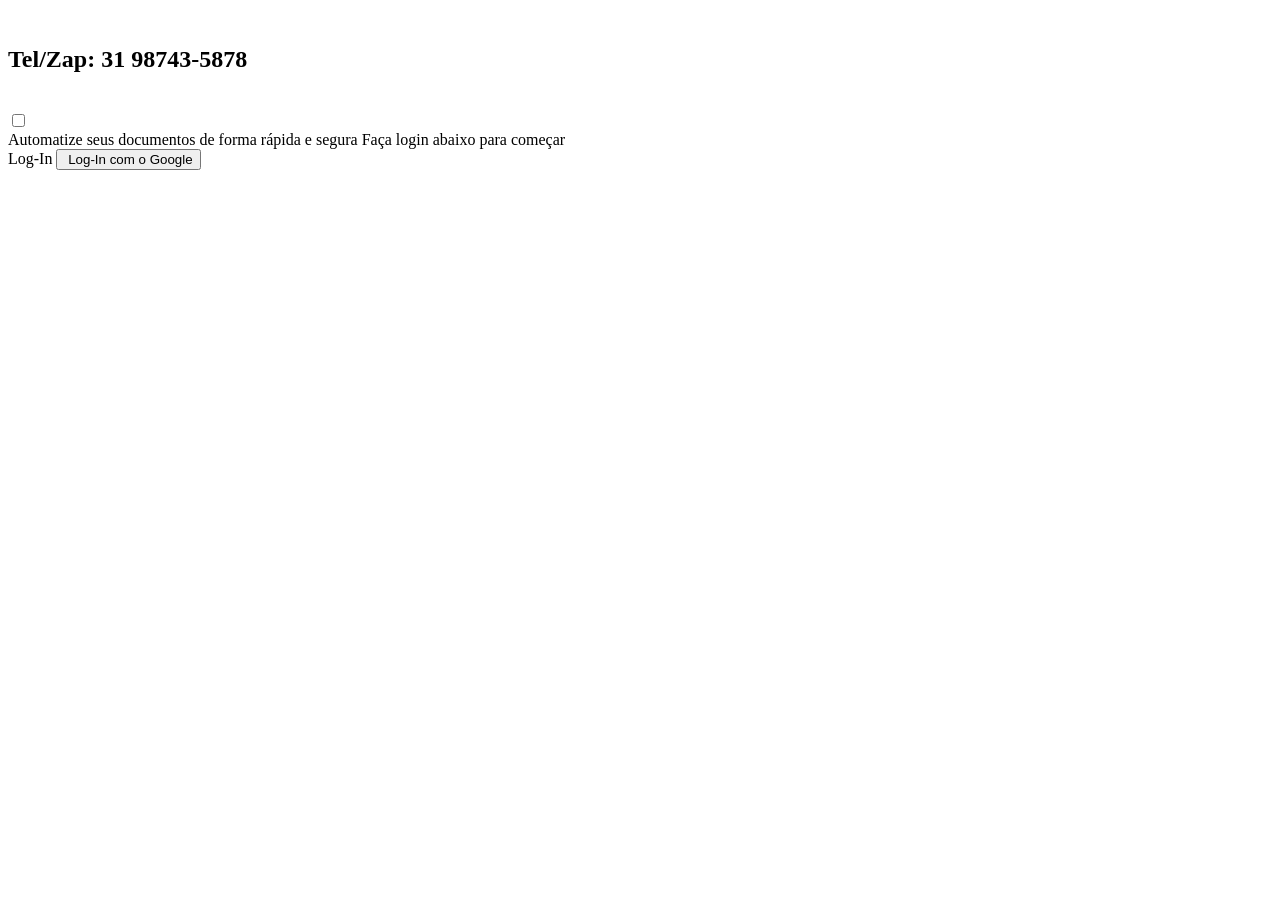
==== GraficaGGS 2/index.html @ c0d3c2a7 "Update index.html" ====
<!DOCTYPE html>
<html>
  <head>
    <title>Login Gráfica GGS</title><br>
    <h2>Tel/Zap: 31 98743-5878</h2>
    <link rel="stylesheet" type="text/css" href="css/style.css" />
    <meta name="viewport" content="width=device-width, initial-scale=1.0" />
    <link rel="preconnect" href="https://fonts.googleapis.com">
    <link rel="preconnect" href="https://fonts.gstatic.com" crossorigin>
    <link href="https://fonts.googleapis.com/css2?family=Lato:wght@400;700&family=Montserrat:wght@400;700&display=swap" rel="stylesheet">
    <link rel="icon" type="image/png" href="images/favicon.png" />
  </head>
  <body>
    <div class="header">
      <img src="images/logo.png" alt="">
    </div>
    <div class="main">
      <input type="checkbox" id="chk" aria-hidden="true" />

      <div class="signup">
        <label>Automatize seus documentos de forma rápida e segura</label>
        <span>Faça login abaixo para começar</span>
      </div>

      <div class="login">
        <label for="chk" id="space"></label>
        <label for="chk" id="logintxt" aria-hidden="true">Log-In</label>
        <button type="button" id="loginbtn">
          <img src="images/google.png" alt="">
          <span>Log-In com o Google</span>
        </button>
      </div>
    </div>
  </body>
  <script type="module" src="https://www.gstatic.com/firebasejs/10.8.0/firebase-app.js"></script>
  <script type="module" src="https://www.gstatic.com/firebasejs/10.8.0/firebase-auth.js"></script>
  <script src="https://ajax.googleapis.com/ajax/libs/jquery/3.7.1/jquery.min.js"></script>
  <script type="module" src="js/firebase.js"></script>
</html>
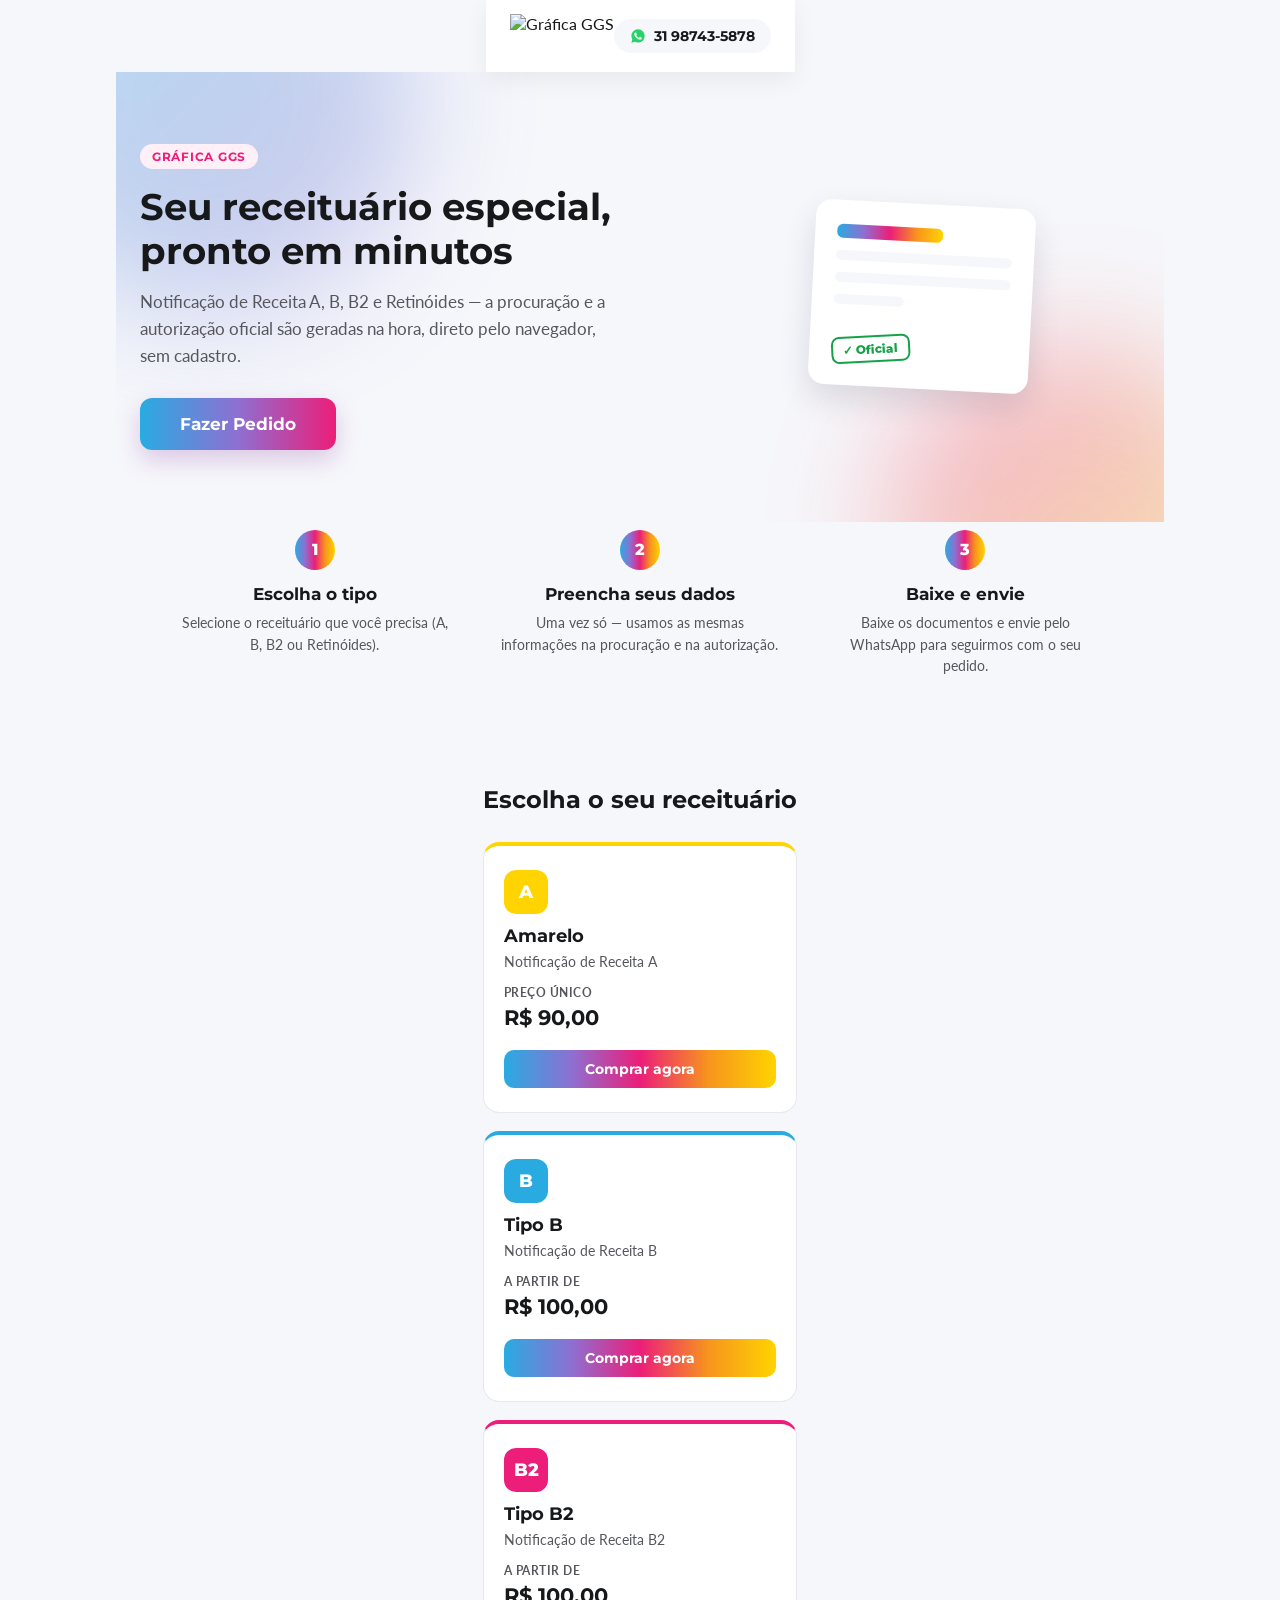
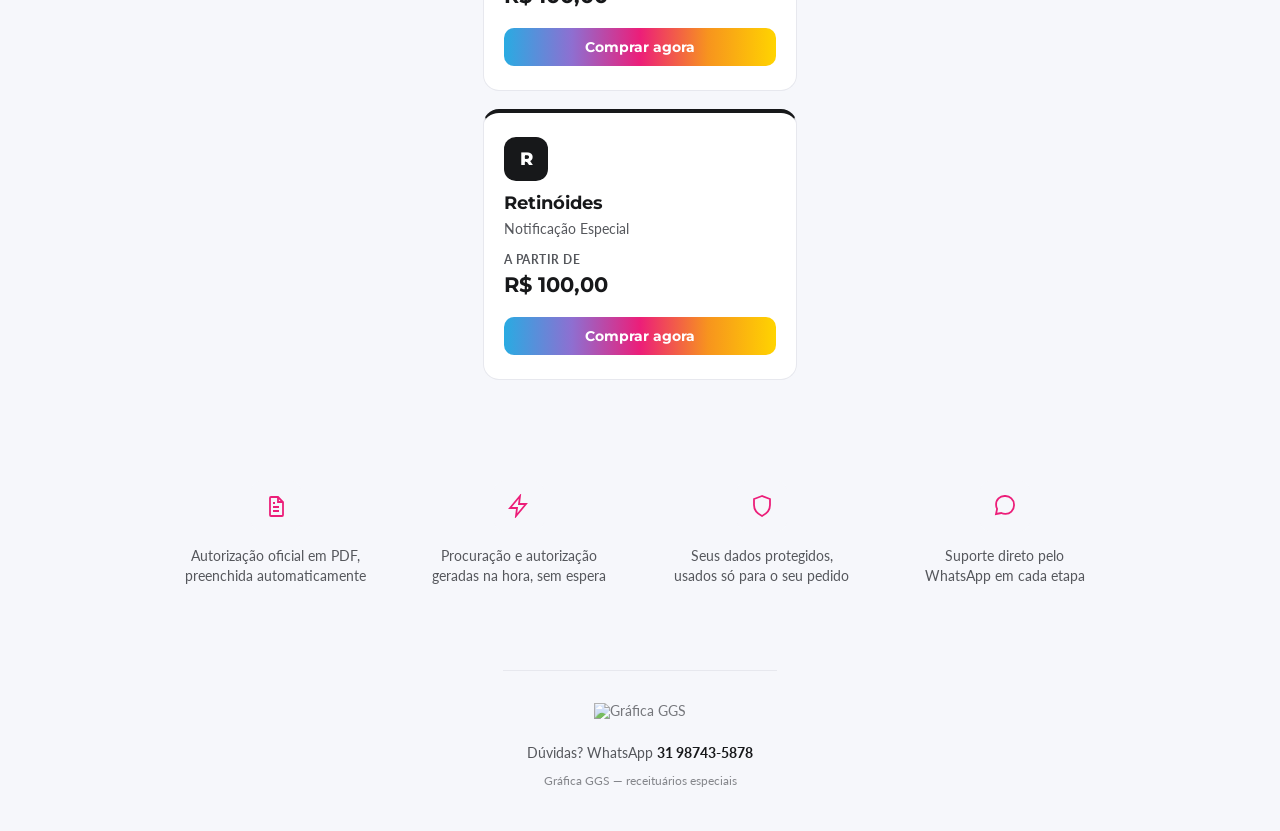
==== commit 42ee778a: "Transforma o site em loja online sem login, sem depender do Storage pago - Remove a exigência de log" ====
--- a/GraficaGGS 2/index.html
+++ b/GraficaGGS 2/index.html
@@ -1,39 +1,127 @@
-<!DOCTYPE html>
-<html>
-  <head>
-    <title>Login Gráfica GGS</title><br>
-    <h2>Tel/Zap: 31 98743-5878</h2>
-    <link rel="stylesheet" type="text/css" href="css/style.css" />
-    <meta name="viewport" content="width=device-width, initial-scale=1.0" />
-    <link rel="preconnect" href="https://fonts.googleapis.com">
-    <link rel="preconnect" href="https://fonts.gstatic.com" crossorigin>
-    <link href="https://fonts.googleapis.com/css2?family=Lato:wght@400;700&family=Montserrat:wght@400;700&display=swap" rel="stylesheet">
-    <link rel="icon" type="image/png" href="images/favicon.png" />
-  </head>
-  <body>
-    <div class="header">
-      <img src="images/logo.png" alt="">
-    </div>
-    <div class="main">
-      <input type="checkbox" id="chk" aria-hidden="true" />
-
-      <div class="signup">
-        <label>Automatize seus documentos de forma rápida e segura</label>
-        <span>Faça login abaixo para começar</span>
-      </div>
-
-      <div class="login">
-        <label for="chk" id="space"></label>
-        <label for="chk" id="logintxt" aria-hidden="true">Log-In</label>
-        <button type="button" id="loginbtn">
-          <img src="images/google.png" alt="">
-          <span>Log-In com o Google</span>
-        </button>
-      </div>
-    </div>
-  </body>
-  <script type="module" src="https://www.gstatic.com/firebasejs/10.8.0/firebase-app.js"></script>
-  <script type="module" src="https://www.gstatic.com/firebasejs/10.8.0/firebase-auth.js"></script>
-  <script src="https://ajax.googleapis.com/ajax/libs/jquery/3.7.1/jquery.min.js"></script>
-  <script type="module" src="js/firebase.js"></script>
-</html>
+<!DOCTYPE html>
+<html>
+  <head>
+    <meta charset="utf-8" />
+    <title>Gráfica GGS — Receituários Especiais</title>
+    <meta name="viewport" content="width=device-width, initial-scale=1.0" />
+    <link rel="preconnect" href="https://fonts.googleapis.com">
+    <link rel="preconnect" href="https://fonts.gstatic.com" crossorigin>
+    <link href="https://fonts.googleapis.com/css2?family=Lato:wght@400;700&family=Montserrat:wght@400;700;800&display=swap" rel="stylesheet">
+    <link rel="icon" type="image/png" href="images/favicon.png" />
+    <link rel="stylesheet" href="css/main.css" />
+    <link rel="stylesheet" href="css/store.css" />
+    <link rel="manifest" href="manifest.json">
+  </head>
+  <body>
+    <header class="storeTopbar">
+      <img src="images/logo.png" alt="Gráfica GGS" class="storeTopbar__logo" />
+      <a class="storeTopbar__whats" href="https://wa.me/5531987435878" target="_blank">
+        <svg width="16" height="16" viewBox="0 0 24 24" fill="currentColor"><path d="M12.04 2C6.58 2 2.13 6.45 2.13 11.91c0 1.75.46 3.45 1.32 4.95L2.05 22l5.25-1.38c1.45.79 3.08 1.21 4.74 1.21h.01c5.46 0 9.9-4.45 9.9-9.91C21.96 6.45 17.5 2 12.04 2zm5.8 14.13c-.24.68-1.4 1.3-1.93 1.38-.5.08-1.12.11-1.8-.11-.42-.13-.96-.31-1.65-.6-2.9-1.25-4.79-4.17-4.94-4.36-.14-.2-1.18-1.57-1.18-3 0-1.42.75-2.12 1.01-2.41.27-.29.58-.36.78-.36h.55c.18 0 .42-.07.65.5.24.58.81 2 .88 2.14.07.14.11.31.02.5-.09.19-.14.31-.27.47-.14.16-.29.36-.41.48-.14.13-.28.28-.12.55.16.27.71 1.17 1.53 1.89 1.05.94 1.94 1.23 2.21 1.37.27.13.43.11.59-.07.16-.18.68-.79.86-1.06.18-.27.36-.22.6-.13.24.09 1.53.72 1.79.85.27.13.44.2.5.31.07.11.07.63-.17 1.3z"/></svg>
+        31 98743-5878
+      </a>
+    </header>
+
+    <section class="storeHero">
+      <div class="storeHero__blob storeHero__blob--1"></div>
+      <div class="storeHero__blob storeHero__blob--2"></div>
+      <div class="storeHero__inner">
+        <div class="storeHero__text">
+          <span class="storeHero__eyebrow">Gráfica GGS</span>
+          <h1>Seu receituário especial, pronto em minutos</h1>
+          <p>Notificação de Receita A, B, B2 e Retinóides — a procuração e a autorização oficial são geradas na hora, direto pelo navegador, sem cadastro.</p>
+          <a href="Formulario.html" class="btn-primary storeHero__cta">Fazer Pedido</a>
+        </div>
+        <div class="storeHero__visual" aria-hidden="true">
+          <div class="storeHero__doc">
+            <div class="storeHero__docLine storeHero__docLine--title"></div>
+            <div class="storeHero__docLine"></div>
+            <div class="storeHero__docLine"></div>
+            <div class="storeHero__docLine storeHero__docLine--short"></div>
+            <div class="storeHero__docStamp">✓ Oficial</div>
+          </div>
+        </div>
+      </div>
+    </section>
+
+    <section class="storeSteps">
+      <div class="storeStep">
+        <span class="storeStep__num">1</span>
+        <h3>Escolha o tipo</h3>
+        <p>Selecione o receituário que você precisa (A, B, B2 ou Retinóides).</p>
+      </div>
+      <div class="storeStep">
+        <span class="storeStep__num">2</span>
+        <h3>Preencha seus dados</h3>
+        <p>Uma vez só — usamos as mesmas informações na procuração e na autorização.</p>
+      </div>
+      <div class="storeStep">
+        <span class="storeStep__num">3</span>
+        <h3>Baixe e envie</h3>
+        <p>Baixe os documentos e envie pelo WhatsApp para seguirmos com o seu pedido.</p>
+      </div>
+    </section>
+
+    <section class="storeProducts">
+      <h2>Escolha o seu receituário</h2>
+      <div class="storeGrid">
+        <a class="storeCard" href="Formulario.html?tipo=tipo_amarelo" style="--accent: var(--color-yellow)">
+          <span class="storeCard__badge">A</span>
+          <h3>Amarelo</h3>
+          <p>Notificação de Receita A</p>
+          <span class="storeCard__priceLabel">Preço único</span>
+          <strong>R$ 90,00</strong>
+          <span class="storeCard__cta">Comprar agora</span>
+        </a>
+        <a class="storeCard" href="Formulario.html?tipo=tipo_b" style="--accent: var(--color-blue)">
+          <span class="storeCard__badge">B</span>
+          <h3>Tipo B</h3>
+          <p>Notificação de Receita B</p>
+          <span class="storeCard__priceLabel">A partir de</span>
+          <strong>R$ 100,00</strong>
+          <span class="storeCard__cta">Comprar agora</span>
+        </a>
+        <a class="storeCard" href="Formulario.html?tipo=tipo_b2" style="--accent: var(--color-pink)">
+          <span class="storeCard__badge">B2</span>
+          <h3>Tipo B2</h3>
+          <p>Notificação de Receita B2</p>
+          <span class="storeCard__priceLabel">A partir de</span>
+          <strong>R$ 100,00</strong>
+          <span class="storeCard__cta">Comprar agora</span>
+        </a>
+        <a class="storeCard" href="Formulario.html?tipo=retinoides" style="--accent: var(--color-ink)">
+          <span class="storeCard__badge">R</span>
+          <h3>Retinóides</h3>
+          <p>Notificação Especial</p>
+          <span class="storeCard__priceLabel">A partir de</span>
+          <strong>R$ 100,00</strong>
+          <span class="storeCard__cta">Comprar agora</span>
+        </a>
+      </div>
+    </section>
+
+    <section class="storeBenefits">
+      <div>
+        <span class="storeBenefits__icon"><svg viewBox="0 0 24 24" fill="none" stroke="currentColor" stroke-width="1.8"><path d="M7 3h7l5 5v13a1 1 0 0 1-1 1H7a1 1 0 0 1-1-1V4a1 1 0 0 1 1-1z"/><path d="M14 3v5h5"/><path d="M9 13h6M9 17h6M9 9h2"/></svg></span>
+        <p>Autorização oficial em PDF, preenchida automaticamente</p>
+      </div>
+      <div>
+        <span class="storeBenefits__icon"><svg viewBox="0 0 24 24" fill="none" stroke="currentColor" stroke-width="1.8"><path d="M13 2 3 14h7l-1 8 10-12h-7l1-8z"/></svg></span>
+        <p>Procuração e autorização geradas na hora, sem espera</p>
+      </div>
+      <div>
+        <span class="storeBenefits__icon"><svg viewBox="0 0 24 24" fill="none" stroke="currentColor" stroke-width="1.8"><path d="M12 2 4 5v6c0 5 3.4 8.7 8 11 4.6-2.3 8-6 8-11V5l-8-3z"/></svg></span>
+        <p>Seus dados protegidos, usados só para o seu pedido</p>
+      </div>
+      <div>
+        <span class="storeBenefits__icon"><svg viewBox="0 0 24 24" fill="none" stroke="currentColor" stroke-width="1.8"><path d="M21 11.5a8.4 8.4 0 0 1-8.9 8.4 8.6 8.6 0 0 1-3.8-.9L3 20l1.1-5.1a8.4 8.4 0 0 1-1-4A8.4 8.4 0 0 1 12 2a8.5 8.5 0 0 1 9 8.5z"/></svg></span>
+        <p>Suporte direto pelo WhatsApp em cada etapa</p>
+      </div>
+    </section>
+
+    <footer class="storeFooter">
+      <img src="images/logo.png" alt="Gráfica GGS" class="storeFooter__logo" />
+      <p>Dúvidas? WhatsApp <b>31 98743-5878</b></p>
+      <p class="storeFooter__fine">Gráfica GGS — receituários especiais</p>
+    </footer>
+  </body>
+</html>
--- a/GraficaGGS 2/css/main.css
+++ b/GraficaGGS 2/css/main.css
@@ -0,0 +1,492 @@
+/* ======= Design tokens (cores extraídas do logo da Gráfica GGS) ======= */
+:root {
+  --color-blue: #29abe2;
+  --color-purple: #8e6fd1;
+  --color-pink: #ec1e79;
+  --color-orange: #f7941e;
+  --color-yellow: #ffd400;
+  --color-ink: #17181a;
+  --color-ink-soft: #55575c;
+  --color-bg: #f6f7fb;
+  --color-card: #ffffff;
+  --color-border: #e7e8ee;
+  --gradient-brand: linear-gradient(90deg, var(--color-blue), var(--color-purple), var(--color-pink), var(--color-orange), var(--color-yellow));
+  --shadow-card: 0 8px 24px rgba(20, 20, 40, 0.06);
+  --shadow-card-hover: 0 14px 32px rgba(20, 20, 40, 0.12);
+  --radius: 16px;
+}
+
+/* ======= Reset & Global Styles ======= */
+* { box-sizing: border-box; }
+
+body {
+  font-family: 'Lato', sans-serif;
+  color: var(--color-ink);
+  margin: 0;
+  padding: 0 0 40px;
+  background-color: var(--color-bg);
+  display: flex;
+  flex-direction: column;
+  align-items: center;
+}
+
+h1, h2, h3, h4, h5, h6 {
+  font-family: 'Montserrat', sans-serif;
+  font-weight: 700;
+  color: var(--color-ink);
+}
+
+/* ======= Main Layout ======= */
+.row {
+  display: flex;
+  flex-direction: column;
+  gap: 24px;
+  width: 100%;
+  max-width: 900px;
+  padding: 0 20px;
+  margin-top: 24px;
+}
+
+.conatiner { /* Typo in original HTML, should be container */
+  display: flex;
+  flex-direction: column;
+  gap: 24px;
+}
+
+/* ======= Header ======= */
+.header {
+  width: 100%;
+  display: flex;
+  justify-content: center;
+  align-items: center;
+  padding: 18px 0;
+  background: var(--color-card);
+  position: relative;
+  box-shadow: var(--shadow-card);
+}
+
+.header::after {
+  content: "";
+  position: absolute;
+  left: 0; right: 0; bottom: 0;
+  height: 3px;
+  background: var(--gradient-brand);
+}
+
+.header img {
+  width: 160px;
+  height: auto;
+}
+
+.user {
+  position: absolute;
+  top: 50%;
+  right: 24px;
+  transform: translateY(-50%);
+  display: flex;
+  align-items: center;
+  gap: 12px;
+}
+
+.user #message, .user b {
+    font-size: 0.95em;
+    color: var(--color-ink-soft);
+}
+
+.user img#pic {
+  width: 42px;
+  height: 42px;
+  border-radius: 50%;
+  border: 2px solid var(--color-pink);
+}
+
+/* ======= Card Style ======= */
+form, .results, #avisos {
+  background: var(--color-card);
+  border-radius: var(--radius);
+  padding: 28px;
+  box-sizing: border-box;
+  box-shadow: var(--shadow-card);
+  border: 1px solid var(--color-border);
+}
+
+/* ======= Form Specifics ======= */
+form h1 {
+  text-align: center;
+  margin: 0 0 24px;
+  font-size: 1.7em;
+}
+
+fieldset {
+  border: none;
+  padding: 0;
+  margin: 0 0 24px 0;
+}
+
+legend {
+  font-family: 'Montserrat', sans-serif;
+  font-weight: 700;
+  font-size: 1.1em;
+  color: var(--color-ink);
+  margin-bottom: 16px;
+  width: 100%;
+  padding-bottom: 8px;
+}
+
+.form-group {
+    display: grid;
+    grid-template-columns: 1fr 1fr;
+    gap: 20px;
+}
+
+#pjFields {
+    display: none; /* Keep it hidden by default */
+}
+
+.input-group {
+    display: flex;
+    flex-direction: column;
+}
+
+label {
+  font-weight: 700;
+  margin-bottom: 8px;
+  font-size: 0.85em;
+  color: var(--color-ink-soft);
+}
+
+input[type="text"],
+input[type="date"],
+select {
+  width: 100%;
+  padding: 12px 14px;
+  border: 1.5px solid var(--color-border);
+  border-radius: 10px;
+  box-sizing: border-box;
+  font-size: 1em;
+  font-family: inherit;
+  background: #fbfbfd;
+  transition: border-color 0.2s, box-shadow 0.2s, background 0.2s;
+}
+
+input[type="text"]:focus,
+input[type="date"]:focus,
+select:focus {
+  outline: none;
+  border-color: var(--color-blue);
+  background: #fff;
+  box-shadow: 0 0 0 4px rgba(41, 171, 226, 0.15);
+}
+
+input.error {
+  border-color: var(--color-pink);
+  box-shadow: 0 0 0 4px rgba(236, 30, 121, 0.12);
+}
+
+/* ======= Person Type Buttons (pill switch) ======= */
+.personType {
+    display: flex;
+    justify-content: center;
+    gap: 4px;
+    margin-bottom: 28px;
+    background: var(--color-bg);
+    border-radius: 999px;
+    padding: 5px;
+    width: fit-content;
+    margin-left: auto;
+    margin-right: auto;
+}
+
+.personType button {
+    padding: 10px 24px;
+    font-size: 0.95em;
+    font-weight: 700;
+    font-family: 'Montserrat', sans-serif;
+    border-radius: 999px;
+    border: none;
+    background-color: transparent;
+    color: var(--color-ink-soft);
+    cursor: pointer;
+    transition: all 0.25s ease;
+}
+
+.personType button:not(.inactive) {
+    background: var(--color-ink);
+    color: white;
+    box-shadow: 0 4px 10px rgba(0,0,0,0.15);
+}
+
+/* ======= Product cards (tipo de receituário) ======= */
+.productCards {
+  display: grid;
+  grid-template-columns: repeat(auto-fit, minmax(150px, 1fr));
+  gap: 14px;
+}
+
+.productCard {
+  position: relative;
+  display: flex;
+  flex-direction: column;
+  align-items: flex-start;
+  gap: 6px;
+  padding: 18px 16px;
+  border-radius: 14px;
+  border: 2px solid var(--color-border);
+  background: #fff;
+  cursor: pointer;
+  transition: transform 0.2s ease, box-shadow 0.2s ease, border-color 0.2s ease;
+}
+
+.productCard:hover {
+  transform: translateY(-3px);
+  box-shadow: var(--shadow-card-hover);
+}
+
+.productCard input[type="radio"] {
+  position: absolute;
+  opacity: 0;
+  pointer-events: none;
+}
+
+.productCard__badge {
+  width: 36px;
+  height: 36px;
+  border-radius: 10px;
+  display: flex;
+  align-items: center;
+  justify-content: center;
+  font-family: 'Montserrat', sans-serif;
+  font-weight: 800;
+  color: #fff;
+  background: var(--accent, var(--color-ink));
+  font-size: 0.95em;
+}
+
+.productCard__name {
+  font-family: 'Montserrat', sans-serif;
+  font-weight: 700;
+  font-size: 1.05em;
+}
+
+.productCard__desc {
+  font-size: 0.8em;
+  color: var(--color-ink-soft);
+  line-height: 1.3;
+}
+
+.productCard__price {
+  margin-top: auto;
+  padding-top: 8px;
+  font-family: 'Montserrat', sans-serif;
+  font-weight: 800;
+  font-size: 1.05em;
+  color: var(--color-ink);
+}
+
+.productCard.selected {
+  border-color: transparent;
+  background:
+    linear-gradient(#fff, #fff) padding-box,
+    var(--gradient-brand) border-box;
+  box-shadow: var(--shadow-card-hover);
+}
+
+.productCard.selected::after {
+  content: "✓";
+  position: absolute;
+  top: 10px;
+  right: 10px;
+  width: 20px;
+  height: 20px;
+  border-radius: 50%;
+  background: var(--gradient-brand);
+  color: #fff;
+  font-size: 0.7em;
+  display: flex;
+  align-items: center;
+  justify-content: center;
+  font-weight: 700;
+}
+
+.qtyRow {
+  display: flex;
+  align-items: center;
+  gap: 14px;
+  margin-top: 18px;
+}
+
+.qtyRow label {
+  margin: 0;
+}
+
+.qtyRow select {
+  width: auto;
+  min-width: 90px;
+}
+
+.totalRow {
+  display: flex;
+  align-items: center;
+  justify-content: space-between;
+  margin-top: 18px;
+  padding: 16px 20px;
+  border-radius: 14px;
+  background: var(--color-ink);
+  color: #fff;
+}
+
+.totalRow span {
+  font-family: 'Montserrat', sans-serif;
+  font-weight: 700;
+  letter-spacing: 0.02em;
+  text-transform: uppercase;
+  font-size: 0.8em;
+  opacity: 0.75;
+}
+
+.totalRow strong {
+  font-family: 'Montserrat', sans-serif;
+  font-weight: 800;
+  font-size: 1.4em;
+  background: var(--gradient-brand);
+  -webkit-background-clip: text;
+  background-clip: text;
+  color: transparent;
+}
+
+/* ======= Main Action Button ======= */
+#generateDoc, .btn-primary {
+  background: var(--gradient-brand);
+  background-size: 200% 100%;
+  color: white;
+  font-family: 'Montserrat', sans-serif;
+  font-size: 1.05em;
+  font-weight: 700;
+  cursor: pointer;
+  border: none;
+  padding: 16px;
+  border-radius: 12px;
+  width: 100%;
+  box-shadow: 0 10px 24px rgba(140, 60, 160, 0.25);
+  transition: background-position 0.4s ease, transform 0.15s ease;
+}
+
+#generateDoc:hover, .btn-primary:hover {
+  background-position: 100% 0;
+  transform: translateY(-1px);
+}
+
+.btn-secondary {
+  background: #fff;
+  color: var(--color-ink);
+  font-family: 'Montserrat', sans-serif;
+  font-weight: 700;
+  border: 1.5px solid var(--color-border);
+  padding: 14px 16px;
+  border-radius: 12px;
+  cursor: pointer;
+  transition: border-color 0.2s ease, background 0.2s ease;
+}
+
+.btn-secondary:hover {
+  border-color: var(--color-ink);
+  background: var(--color-bg);
+}
+
+/* ======= Notices ======= */
+#avisos {
+  border-left: none;
+  position: relative;
+  overflow: hidden;
+}
+
+#avisos::before {
+  content: "";
+  position: absolute;
+  left: 0; top: 0; bottom: 0;
+  width: 4px;
+  background: var(--gradient-brand);
+}
+
+#avisos h2 {
+    margin-top: 0;
+    font-size: 1.1em;
+}
+
+/* ======= Results ======= */
+.results {
+  text-align: center;
+  display: flex;
+  flex-direction: column;
+  gap: 20px;
+}
+
+.result {
+  padding-bottom: 4px;
+}
+
+.result img {
+    border: 1px solid var(--color-border);
+    border-radius: 12px;
+    padding: 5px;
+    margin-bottom: 15px;
+    max-width: 100%;
+}
+
+.result button {
+    width: auto;
+    padding: 12px 28px;
+}
+
+#solicitacaoResult {
+  text-align: left;
+}
+
+#solicitacaoResult h2 {
+  text-align: center;
+}
+
+.statusBadge {
+  display: inline-block;
+  padding: 4px 12px;
+  border-radius: 999px;
+  background: var(--color-bg);
+  font-weight: 700;
+  font-size: 0.85em;
+}
+
+.actionsRow {
+  display: flex;
+  flex-wrap: wrap;
+  gap: 10px;
+  margin-top: 8px;
+}
+
+.actionsRow > * { flex: 1 1 200px; }
+
+/* ======= Utility & Hidden ======= */
+.hidden {
+  display: none !important;
+}
+
+/* ======= Responsiveness ======= */
+@media screen and (max-width: 768px) {
+  .form-group {
+    grid-template-columns: 1fr;
+  }
+
+  .header {
+      padding: 14px 0;
+  }
+
+  .header img { width: 120px; }
+
+  .user {
+      position: static;
+      transform: none;
+      justify-content: center;
+      margin-top: 10px;
+  }
+
+  .row { margin-top: 14px; }
+}
--- a/GraficaGGS 2/css/store.css
+++ b/GraficaGGS 2/css/store.css
@@ -0,0 +1,351 @@
+/* Estilos da vitrine (index.html) — usa as variáveis definidas em main.css */
+
+body { padding-bottom: 0; overflow-x: hidden; }
+
+.storeTopbar {
+  display: flex;
+  align-items: center;
+  justify-content: space-between;
+  padding: 14px 24px;
+  background: #fff;
+  box-shadow: var(--shadow-card);
+  position: sticky;
+  top: 0;
+  z-index: 10;
+}
+
+.storeTopbar__logo { height: 44px; }
+
+.storeTopbar__whats {
+  display: flex;
+  align-items: center;
+  gap: 8px;
+  font-family: 'Montserrat', sans-serif;
+  font-weight: 700;
+  font-size: 0.9em;
+  color: var(--color-ink);
+  text-decoration: none;
+  padding: 8px 16px;
+  border-radius: 999px;
+  background: var(--color-bg);
+  transition: background 0.2s ease;
+}
+
+.storeTopbar__whats:hover { background: #e9ecf5; }
+.storeTopbar__whats svg { color: #25D366; flex-shrink: 0; }
+
+/* ======= Hero ======= */
+.storeHero {
+  position: relative;
+  overflow: hidden;
+  padding: 72px 24px;
+}
+
+.storeHero__blob {
+  position: absolute;
+  border-radius: 50%;
+  filter: blur(60px);
+  opacity: 0.35;
+  z-index: 0;
+}
+
+.storeHero__blob--1 {
+  width: 420px; height: 420px;
+  top: -180px; left: -120px;
+  background: linear-gradient(135deg, var(--color-blue), var(--color-purple));
+}
+
+.storeHero__blob--2 {
+  width: 380px; height: 380px;
+  bottom: -200px; right: -100px;
+  background: linear-gradient(135deg, var(--color-pink), var(--color-yellow));
+}
+
+.storeHero__inner {
+  position: relative;
+  z-index: 1;
+  max-width: 1000px;
+  margin: 0 auto;
+  display: grid;
+  grid-template-columns: 1.2fr 1fr;
+  gap: 40px;
+  align-items: center;
+}
+
+.storeHero__eyebrow {
+  display: inline-block;
+  font-family: 'Montserrat', sans-serif;
+  font-weight: 700;
+  font-size: 0.78em;
+  letter-spacing: 0.06em;
+  text-transform: uppercase;
+  color: var(--color-pink);
+  background: #fff0f7;
+  padding: 5px 12px;
+  border-radius: 999px;
+  margin-bottom: 16px;
+}
+
+.storeHero__text h1 {
+  font-size: 2.3em;
+  margin: 0 0 16px;
+  line-height: 1.2;
+}
+
+.storeHero__text p {
+  color: var(--color-ink-soft);
+  font-size: 1.05em;
+  line-height: 1.6;
+  margin: 0 0 28px;
+  max-width: 480px;
+}
+
+.storeHero__cta {
+  display: inline-block;
+  width: auto;
+  padding: 16px 40px;
+  text-decoration: none;
+}
+
+.storeHero__visual {
+  display: flex;
+  justify-content: center;
+}
+
+.storeHero__doc {
+  width: 220px;
+  background: #fff;
+  border-radius: 16px;
+  box-shadow: var(--shadow-card-hover);
+  padding: 24px 22px;
+  transform: rotate(3deg);
+  position: relative;
+}
+
+.storeHero__docLine {
+  height: 10px;
+  border-radius: 6px;
+  background: var(--color-bg);
+  margin-bottom: 12px;
+}
+
+.storeHero__docLine--title {
+  width: 60%;
+  height: 14px;
+  background: var(--gradient-brand);
+}
+
+.storeHero__docLine--short { width: 40%; }
+
+.storeHero__docStamp {
+  margin-top: 18px;
+  display: inline-block;
+  font-family: 'Montserrat', sans-serif;
+  font-weight: 800;
+  font-size: 0.75em;
+  color: #17a24a;
+  border: 2px solid #17a24a;
+  border-radius: 8px;
+  padding: 4px 10px;
+  transform: rotate(-6deg);
+}
+
+/* ======= Como funciona ======= */
+.storeSteps {
+  max-width: 1000px;
+  margin: 0 auto;
+  padding: 8px 24px 56px;
+  display: grid;
+  grid-template-columns: repeat(auto-fit, minmax(220px, 1fr));
+  gap: 24px;
+}
+
+.storeStep {
+  text-align: center;
+  padding: 0 12px;
+}
+
+.storeStep__num {
+  display: inline-flex;
+  align-items: center;
+  justify-content: center;
+  width: 40px;
+  height: 40px;
+  border-radius: 50%;
+  background: var(--gradient-brand);
+  color: #fff;
+  font-family: 'Montserrat', sans-serif;
+  font-weight: 800;
+  margin-bottom: 14px;
+}
+
+.storeStep h3 {
+  margin: 0 0 8px;
+  font-size: 1.05em;
+}
+
+.storeStep p {
+  margin: 0;
+  color: var(--color-ink-soft);
+  font-size: 0.9em;
+  line-height: 1.5;
+}
+
+/* ======= Products ======= */
+.storeProducts {
+  max-width: 1000px;
+  margin: 0 auto;
+  padding: 32px 24px 56px;
+}
+
+.storeProducts h2 {
+  text-align: center;
+  margin-bottom: 28px;
+}
+
+.storeGrid {
+  display: grid;
+  grid-template-columns: repeat(auto-fit, minmax(200px, 1fr));
+  gap: 18px;
+}
+
+.storeCard {
+  display: flex;
+  flex-direction: column;
+  align-items: flex-start;
+  gap: 6px;
+  background: #fff;
+  border: 1.5px solid var(--color-border);
+  border-top: 4px solid var(--accent, var(--color-ink));
+  border-radius: 16px;
+  padding: 24px 20px;
+  text-decoration: none;
+  color: inherit;
+  transition: transform 0.2s ease, box-shadow 0.2s ease;
+}
+
+.storeCard:hover {
+  transform: translateY(-4px);
+  box-shadow: var(--shadow-card-hover);
+}
+
+.storeCard__badge {
+  width: 44px;
+  height: 44px;
+  border-radius: 12px;
+  background: var(--accent, var(--color-ink));
+  color: #fff;
+  display: flex;
+  align-items: center;
+  justify-content: center;
+  font-family: 'Montserrat', sans-serif;
+  font-weight: 800;
+  font-size: 1.1em;
+  margin-bottom: 4px;
+}
+
+.storeCard h3 {
+  margin: 0;
+  font-size: 1.15em;
+}
+
+.storeCard p {
+  margin: 0;
+  color: var(--color-ink-soft);
+  font-size: 0.9em;
+}
+
+.storeCard__priceLabel {
+  margin-top: 10px;
+  font-size: 0.72em;
+  text-transform: uppercase;
+  letter-spacing: 0.04em;
+  color: var(--color-ink-soft);
+  font-weight: 700;
+}
+
+.storeCard strong {
+  font-family: 'Montserrat', sans-serif;
+  font-size: 1.3em;
+  margin-top: 0;
+}
+
+.storeCard__cta {
+  margin-top: 14px;
+  width: 100%;
+  text-align: center;
+  padding: 10px;
+  border-radius: 10px;
+  background: var(--gradient-brand);
+  color: #fff;
+  font-family: 'Montserrat', sans-serif;
+  font-weight: 700;
+  font-size: 0.9em;
+}
+
+/* ======= Benefits ======= */
+.storeBenefits {
+  max-width: 1000px;
+  margin: 0 auto;
+  padding: 24px 24px 64px;
+  display: grid;
+  grid-template-columns: repeat(auto-fit, minmax(180px, 1fr));
+  gap: 20px;
+}
+
+.storeBenefits > div {
+  text-align: center;
+  padding: 20px;
+}
+
+.storeBenefits__icon {
+  display: inline-flex;
+  align-items: center;
+  justify-content: center;
+  width: 52px;
+  height: 52px;
+  border-radius: 14px;
+  background: var(--color-bg);
+  color: var(--color-pink);
+  margin-bottom: 14px;
+}
+
+.storeBenefits__icon svg { width: 24px; height: 24px; }
+
+.storeBenefits p {
+  margin: 0;
+  color: var(--color-ink-soft);
+  font-size: 0.9em;
+  line-height: 1.4;
+}
+
+/* ======= Footer ======= */
+.storeFooter {
+  text-align: center;
+  padding: 32px 24px;
+  color: var(--color-ink-soft);
+  font-size: 0.85em;
+  border-top: 1px solid var(--color-border);
+  background: var(--color-bg);
+}
+
+.storeFooter__logo {
+  height: 32px;
+  opacity: 0.8;
+  margin-bottom: 12px;
+}
+
+.storeFooter b { color: var(--color-ink); }
+.storeFooter__fine { font-size: 0.85em; opacity: 0.7; margin-top: 4px; }
+
+@media screen and (max-width: 760px) {
+  .storeHero__inner { grid-template-columns: 1fr; text-align: center; }
+  .storeHero__text p { margin-left: auto; margin-right: auto; }
+  .storeHero__visual { order: -1; }
+  .storeHero__doc { transform: none; }
+}
+
+@media screen and (max-width: 600px) {
+  .storeHero__text h1 { font-size: 1.7em; }
+  .storeHero { padding: 40px 20px; }
+}
